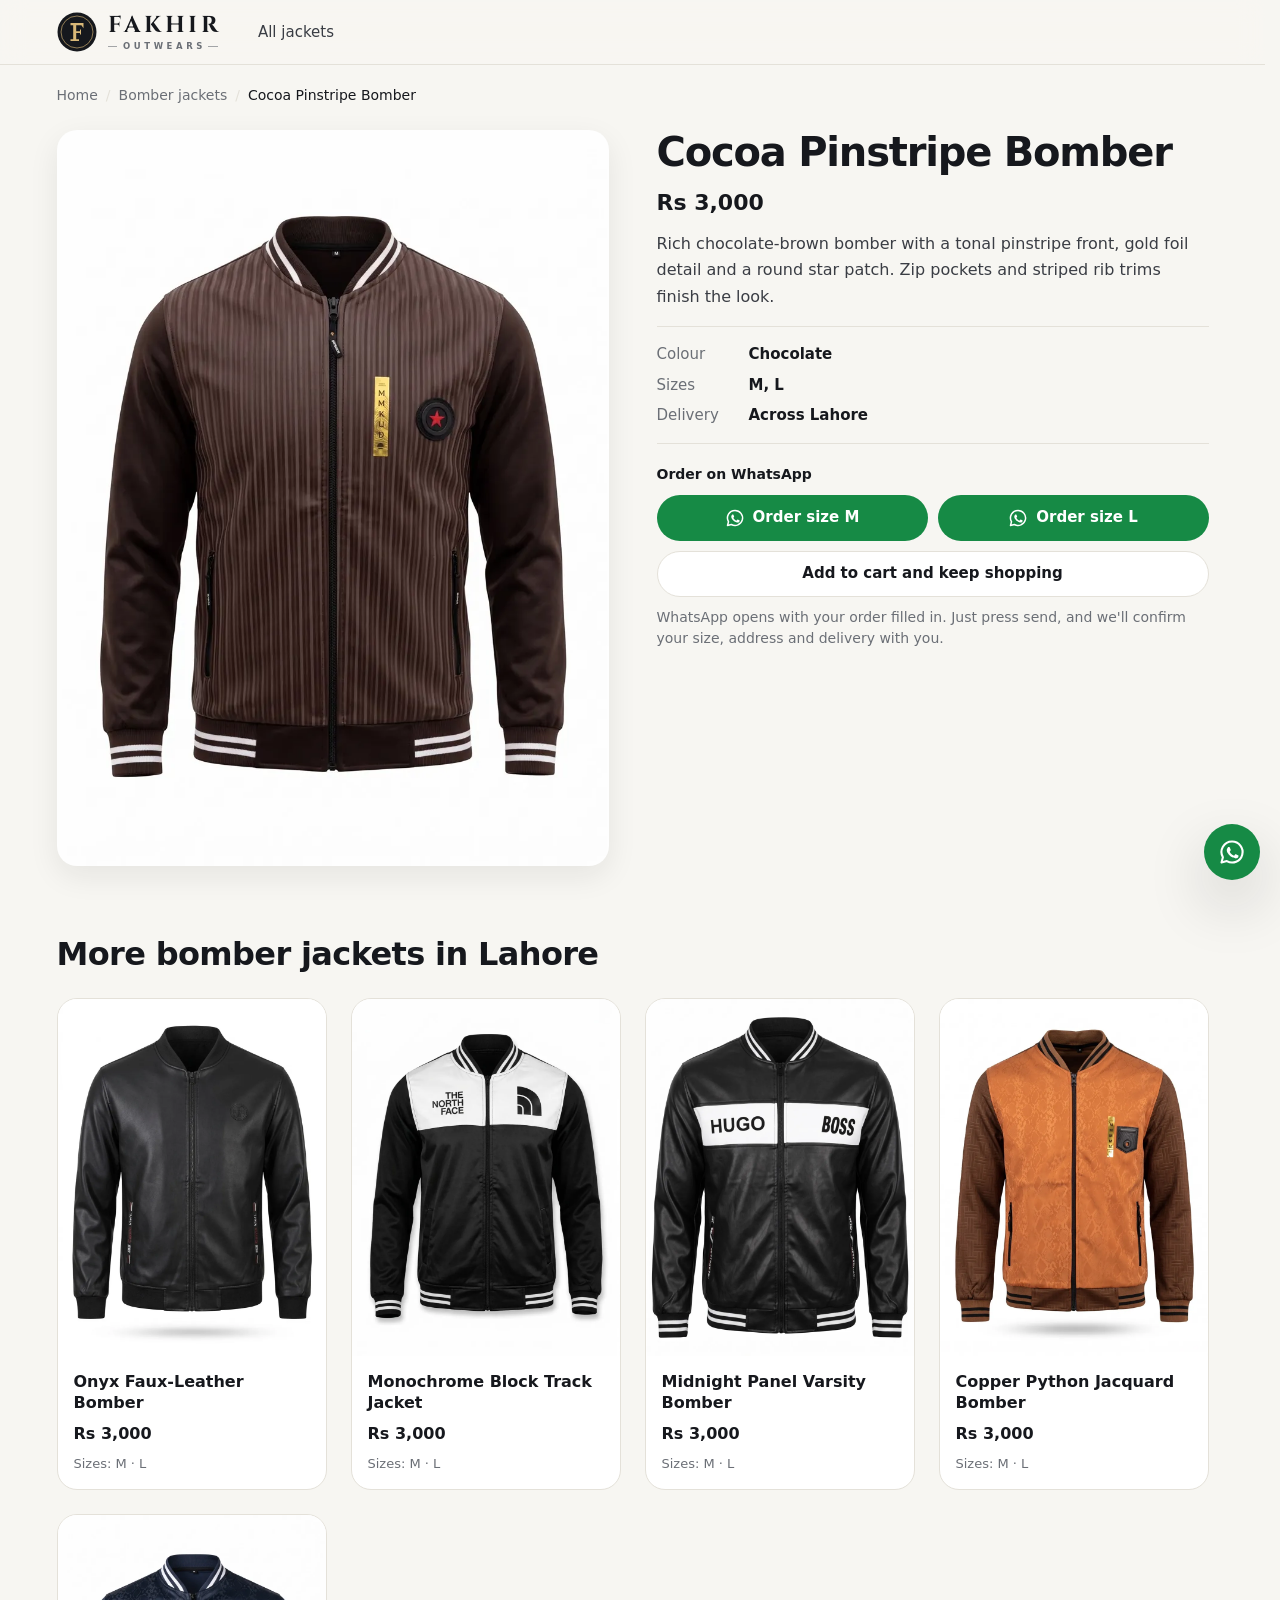
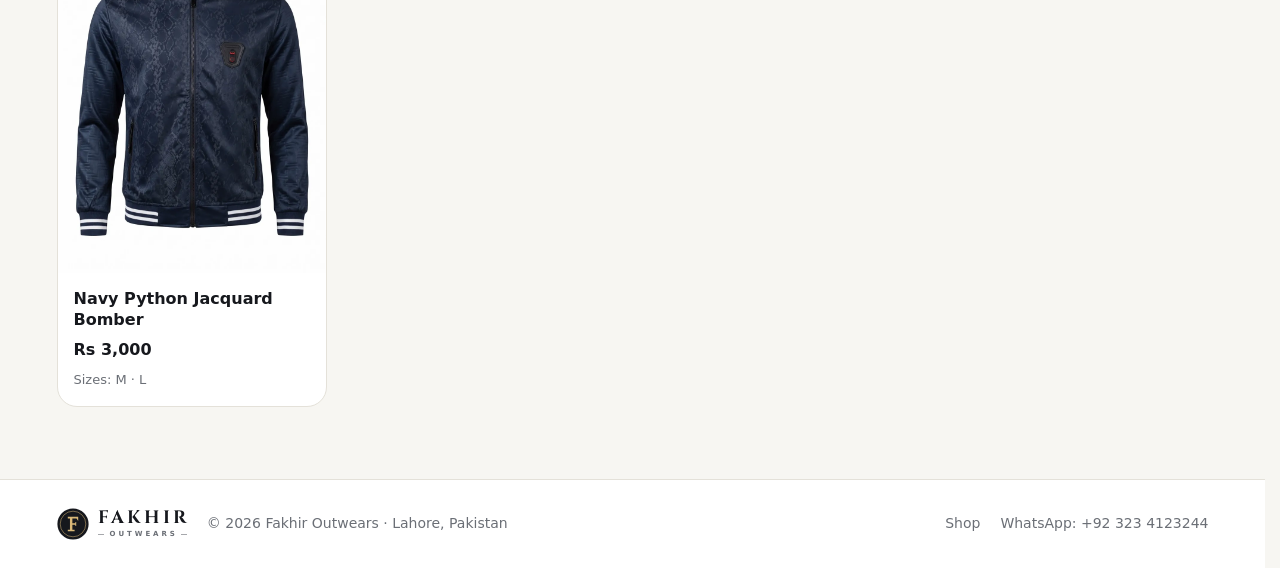
==== products/cocoa-pinstripe-bomber/index.html @ 543301e5 "Add Vercel Analytics, Lahore local SEO and product pages - Vercel Web Analytics snippet, plus a "Wha" ====
<!doctype html>
<html lang="en-PK">
<head>
  <meta charset="utf-8">
  <meta name="viewport" content="width=device-width, initial-scale=1">
  <!-- Generated by scripts/build-pages.mjs from products.js. Edit those, not this file. -->
  <title>Buy Cocoa Pinstripe Bomber in Lahore | Fakhir Outwears</title>
  <meta name="description" content="Cocoa Pinstripe Bomber for Rs 3,000, sizes M and L. Rich chocolate-brown bomber with a tonal pinstripe front, gold foil detail and a round star patch. Delivered across Lahore. Order on WhatsApp.">
  <link rel="canonical" href="https://fakhir-store.vercel.app/products/cocoa-pinstripe-bomber/">
  <link rel="icon" href="/favicon.svg" type="image/svg+xml">
  <link rel="preconnect" href="https://fonts.googleapis.com">
  <link rel="preconnect" href="https://fonts.gstatic.com" crossorigin>
  <link rel="stylesheet" href="https://fonts.googleapis.com/css2?family=Cinzel:wght@700&text=FAKHIRfakhir&display=swap">
  <link rel="stylesheet" href="/styles.css">

  <meta property="og:type" content="product">
  <meta property="og:site_name" content="Fakhir Outwears">
  <meta property="og:locale" content="en_PK">
  <meta property="og:url" content="https://fakhir-store.vercel.app/products/cocoa-pinstripe-bomber/">
  <meta property="og:title" content="Cocoa Pinstripe Bomber | Fakhir Outwears">
  <meta property="og:description" content="Rs 3,000 · Sizes M, L · Delivered across Lahore. Order on WhatsApp.">
  <meta property="og:image" content="https://fakhir-store.vercel.app/images/products/cocoa-pinstripe-bomber.jpg">
  <meta property="og:image:width" content="900">
  <meta property="og:image:height" content="1200">
  <meta property="og:image:alt" content="Cocoa Pinstripe Bomber">
  <meta property="product:price:amount" content="3000">
  <meta property="product:price:currency" content="PKR">
  <meta name="twitter:card" content="summary_large_image">

  <script type="application/ld+json">
{
  "@context": "https://schema.org",
  "@graph": [
    {
      "@type": "Product",
      "@id": "https://fakhir-store.vercel.app/products/cocoa-pinstripe-bomber/#product",
      "name": "Cocoa Pinstripe Bomber",
      "description": "Rich chocolate-brown bomber with a tonal pinstripe front, gold foil detail and a round star patch. Zip pockets and striped rib trims finish the look.",
      "image": [
        "https://fakhir-store.vercel.app/images/products/cocoa-pinstripe-bomber.webp",
        "https://fakhir-store.vercel.app/images/products/cocoa-pinstripe-bomber.jpg"
      ],
      "sku": "cocoa-pinstripe-bomber",
      "brand": {
        "@type": "Brand",
        "name": "Fakhir Outwears"
      },
      "category": "Apparel & Accessories > Clothing > Outerwear > Coats & Jackets",
      "color": "Chocolate",
      "size": [
        "M",
        "L"
      ],
      "offers": {
        "@type": "Offer",
        "url": "https://fakhir-store.vercel.app/products/cocoa-pinstripe-bomber/",
        "price": 3000,
        "priceCurrency": "PKR",
        "availability": "https://schema.org/InStock",
        "itemCondition": "https://schema.org/NewCondition",
        "areaServed": {
          "@type": "City",
          "name": "Lahore"
        },
        "seller": {
          "@type": "ClothingStore",
          "@id": "https://fakhir-store.vercel.app/#store",
          "name": "Fakhir Outwears"
        }
      }
    },
    {
      "@type": "BreadcrumbList",
      "itemListElement": [
        {
          "@type": "ListItem",
          "position": 1,
          "name": "Home",
          "item": "https://fakhir-store.vercel.app/"
        },
        {
          "@type": "ListItem",
          "position": 2,
          "name": "Bomber jackets",
          "item": "https://fakhir-store.vercel.app/#shop"
        },
        {
          "@type": "ListItem",
          "position": 3,
          "name": "Cocoa Pinstripe Bomber",
          "item": "https://fakhir-store.vercel.app/products/cocoa-pinstripe-bomber/"
        }
      ]
    }
  ]
}
  </script>

  <!-- Vercel Web Analytics -->
  <script>
    window.va = window.va || function () { (window.vaq = window.vaq || []).push(arguments); };
  </script>
  <script defer src="/_vercel/insights/script.js"></script>
</head>
<body>
  <header class="site-header">
    <div class="container header-inner">
      <a class="logo" href="/" aria-label="Fakhir Outwears home">
        <svg class="logo-mark" viewBox="0 0 40 40" aria-hidden="true"><circle cx="20" cy="20" r="19.5" fill="#16181d"/><circle cx="20" cy="20" r="16" fill="none" stroke="#d9b878" stroke-width="0.9" opacity="0.7"/><path d="M13.5 11H26.5V16.2L24.4 13.2H19.2V19.2H23V17.6H24V22.5H23V20.9H19.2V27.2H22V29H13.5V27.2H16.2V13.2H13.5Z" fill="#d9b878"/></svg>
        <span class="logo-text"><span class="logo-name">Fakhir</span><span class="logo-tag">Outwears</span></span>
      </a>
      <nav class="main-nav" aria-label="Primary">
        <a href="/#shop">All jackets</a>
      </nav>
    </div>
  </header>

  <main>
    <nav class="breadcrumbs container" aria-label="Breadcrumb">
      <ol>
        <li><a href="/">Home</a></li>
        <li><a href="/#shop">Bomber jackets</a></li>
        <li aria-current="page">Cocoa Pinstripe Bomber</li>
      </ol>
    </nav>

    <section class="pdp container">
      <div class="pdp-media">
        <img class="product-photo" src="/images/products/cocoa-pinstripe-bomber.webp" alt="Cocoa Pinstripe Bomber in Chocolate" width="900" height="1200" fetchpriority="high">
      </div>
      <div class="pdp-info">
        
        <h1>Cocoa Pinstripe Bomber</h1>
        
        <p class="price"><span class="price-now">Rs 3,000</span></p>
        <p class="pdp-desc">Rich chocolate-brown bomber with a tonal pinstripe front, gold foil detail and a round star patch. Zip pockets and striped rib trims finish the look.</p>
        <dl class="pdp-facts">
          <div><dt>Colour</dt><dd>Chocolate</dd></div>
          <div><dt>Sizes</dt><dd>M, L</dd></div>
          <div><dt>Delivery</dt><dd>Across Lahore</dd></div>
        </dl>
        <div class="pdp-order">
          <p class="option-label">Order on WhatsApp</p>
          <div class="pdp-sizes">
            <a class="btn btn-whatsapp" href="https://wa.me/923234123244?text=Hi%20Fakhir%20Outwears!%20I'd%20like%20to%20place%20an%20order%3A%0A%0A1.%20Cocoa%20Pinstripe%20Bomber%0A%20%20%20Colour%3A%20Chocolate%20%7C%20Size%3A%20M%20%7C%20Qty%3A%201%0A%20%20%20Rs%C2%A03%2C000%0A%0ATotal%3A%20Rs%C2%A03%2C000%0A%0AName%3A%0APhone%3A%0ADelivery%20address%3A" target="_blank" rel="noopener" data-order><svg class="wa-glyph" viewBox="0 0 24 24" width="20" height="20" aria-hidden="true">
  <path d="M12 3a9 9 0 0 0-7.8 13.5L3 21l4.6-1.2A9 9 0 1 0 12 3Z" fill="none" stroke="currentColor" stroke-width="1.8" stroke-linejoin="round"/>
  <path d="M9.2 7.8c-.3 0-.7.1-.9.5-.3.4-.8 1-.8 2.2s.9 2.4 1 2.6c.1.2 1.7 2.7 4.2 3.7 2.1.8 2.5.7 3 .6.5-.1 1.5-.6 1.7-1.2.2-.6.2-1.1.2-1.2-.1-.1-.2-.2-.5-.3l-1.7-.8c-.2-.1-.4-.1-.6.1l-.8 1c-.1.2-.3.2-.5.1-.3-.1-1.1-.4-2-1.3-.8-.7-1.3-1.5-1.4-1.8-.1-.2 0-.4.1-.5l.4-.5c.1-.2.2-.3.3-.5.1-.2 0-.4 0-.5l-.8-1.9c-.2-.4-.4-.4-.6-.4h-.3Z" fill="currentColor"/>
</svg>Order size M</a>
            <a class="btn btn-whatsapp" href="https://wa.me/923234123244?text=Hi%20Fakhir%20Outwears!%20I'd%20like%20to%20place%20an%20order%3A%0A%0A1.%20Cocoa%20Pinstripe%20Bomber%0A%20%20%20Colour%3A%20Chocolate%20%7C%20Size%3A%20L%20%7C%20Qty%3A%201%0A%20%20%20Rs%C2%A03%2C000%0A%0ATotal%3A%20Rs%C2%A03%2C000%0A%0AName%3A%0APhone%3A%0ADelivery%20address%3A" target="_blank" rel="noopener" data-order><svg class="wa-glyph" viewBox="0 0 24 24" width="20" height="20" aria-hidden="true">
  <path d="M12 3a9 9 0 0 0-7.8 13.5L3 21l4.6-1.2A9 9 0 1 0 12 3Z" fill="none" stroke="currentColor" stroke-width="1.8" stroke-linejoin="round"/>
  <path d="M9.2 7.8c-.3 0-.7.1-.9.5-.3.4-.8 1-.8 2.2s.9 2.4 1 2.6c.1.2 1.7 2.7 4.2 3.7 2.1.8 2.5.7 3 .6.5-.1 1.5-.6 1.7-1.2.2-.6.2-1.1.2-1.2-.1-.1-.2-.2-.5-.3l-1.7-.8c-.2-.1-.4-.1-.6.1l-.8 1c-.1.2-.3.2-.5.1-.3-.1-1.1-.4-2-1.3-.8-.7-1.3-1.5-1.4-1.8-.1-.2 0-.4.1-.5l.4-.5c.1-.2.2-.3.3-.5.1-.2 0-.4 0-.5l-.8-1.9c-.2-.4-.4-.4-.6-.4h-.3Z" fill="currentColor"/>
</svg>Order size L</a>
          </div>
          <a class="btn btn-outline btn-block" href="/#product-cocoa-pinstripe-bomber">Add to cart and keep shopping</a>
          <p class="pdp-note">WhatsApp opens with your order filled in. Just press send, and we'll confirm your size, address and delivery with you.</p>
        </div>
      </div>
    </section>

    <section class="related container" aria-labelledby="related-title">
      <h2 id="related-title">More bomber jackets in Lahore</h2>
      <div class="grid">
        <article class="card">
          <a class="card-media has-photo" href="/products/onyx-bomber/">
            
            <span class="card-art"><img class="product-photo" src="/images/products/onyx-bomber.webp" alt="Onyx Faux-Leather Bomber" width="900" height="1200" loading="lazy"></span>
          </a>
          <div class="card-body">
            <h3 class="card-title"><a class="card-link" href="/products/onyx-bomber/">Onyx Faux-Leather Bomber</a></h3>
            <p class="price"><span class="price-now">Rs 3,000</span></p>
            <p class="card-sizes">Sizes: M · L</p>
          </div>
        </article>
        <article class="card">
          <a class="card-media has-photo" href="/products/monochrome-track-bomber/">
            
            <span class="card-art"><img class="product-photo" src="/images/products/monochrome-track-bomber.webp" alt="Monochrome Block Track Jacket" width="900" height="1200" loading="lazy"></span>
          </a>
          <div class="card-body">
            <h3 class="card-title"><a class="card-link" href="/products/monochrome-track-bomber/">Monochrome Block Track Jacket</a></h3>
            <p class="price"><span class="price-now">Rs 3,000</span></p>
            <p class="card-sizes">Sizes: M · L</p>
          </div>
        </article>
        <article class="card">
          <a class="card-media has-photo" href="/products/midnight-panel-bomber/">
            
            <span class="card-art"><img class="product-photo" src="/images/products/midnight-panel-bomber.webp" alt="Midnight Panel Varsity Bomber" width="900" height="1200" loading="lazy"></span>
          </a>
          <div class="card-body">
            <h3 class="card-title"><a class="card-link" href="/products/midnight-panel-bomber/">Midnight Panel Varsity Bomber</a></h3>
            <p class="price"><span class="price-now">Rs 3,000</span></p>
            <p class="card-sizes">Sizes: M · L</p>
          </div>
        </article>
        <article class="card">
          <a class="card-media has-photo" href="/products/copper-python-bomber/">
            
            <span class="card-art"><img class="product-photo" src="/images/products/copper-python-bomber.webp" alt="Copper Python Jacquard Bomber" width="900" height="1200" loading="lazy"></span>
          </a>
          <div class="card-body">
            <h3 class="card-title"><a class="card-link" href="/products/copper-python-bomber/">Copper Python Jacquard Bomber</a></h3>
            <p class="price"><span class="price-now">Rs 3,000</span></p>
            <p class="card-sizes">Sizes: M · L</p>
          </div>
        </article>
        <article class="card">
          <a class="card-media has-photo" href="/products/navy-python-bomber/">
            
            <span class="card-art"><img class="product-photo" src="/images/products/navy-python-bomber.webp" alt="Navy Python Jacquard Bomber" width="900" height="1200" loading="lazy"></span>
          </a>
          <div class="card-body">
            <h3 class="card-title"><a class="card-link" href="/products/navy-python-bomber/">Navy Python Jacquard Bomber</a></h3>
            <p class="price"><span class="price-now">Rs 3,000</span></p>
            <p class="card-sizes">Sizes: M · L</p>
          </div>
        </article>
      </div>
    </section>
  </main>

  <footer class="site-footer">
    <div class="container footer-inner">
      <div class="footer-brand">
        <a class="logo logo-sm" href="/" aria-label="Fakhir Outwears home">
        <svg class="logo-mark" viewBox="0 0 40 40" aria-hidden="true"><circle cx="20" cy="20" r="19.5" fill="#16181d"/><circle cx="20" cy="20" r="16" fill="none" stroke="#d9b878" stroke-width="0.9" opacity="0.7"/><path d="M13.5 11H26.5V16.2L24.4 13.2H19.2V19.2H23V17.6H24V22.5H23V20.9H19.2V27.2H22V29H13.5V27.2H16.2V13.2H13.5Z" fill="#d9b878"/></svg>
        <span class="logo-text"><span class="logo-name">Fakhir</span><span class="logo-tag">Outwears</span></span>
      </a>
        <p>&copy; 2026 Fakhir Outwears · Lahore, Pakistan</p>
      </div>
      <nav aria-label="Footer">
        <a href="/#shop">Shop</a>
        <a href="https://wa.me/923234123244" target="_blank" rel="noopener">WhatsApp: +92 323 4123244</a>
      </nav>
    </div>
  </footer>

  <a class="wa-float" href="https://wa.me/923234123244?text=Hi%20Fakhir%20Outwears!%20I%20have%20a%20question%20about%20your%20jackets." target="_blank" rel="noopener" aria-label="Chat with us on WhatsApp"><svg class="wa-glyph" viewBox="0 0 24 24" width="20" height="20" aria-hidden="true">
  <path d="M12 3a9 9 0 0 0-7.8 13.5L3 21l4.6-1.2A9 9 0 1 0 12 3Z" fill="none" stroke="currentColor" stroke-width="1.8" stroke-linejoin="round"/>
  <path d="M9.2 7.8c-.3 0-.7.1-.9.5-.3.4-.8 1-.8 2.2s.9 2.4 1 2.6c.1.2 1.7 2.7 4.2 3.7 2.1.8 2.5.7 3 .6.5-.1 1.5-.6 1.7-1.2.2-.6.2-1.1.2-1.2-.1-.1-.2-.2-.5-.3l-1.7-.8c-.2-.1-.4-.1-.6.1l-.8 1c-.1.2-.3.2-.5.1-.3-.1-1.1-.4-2-1.3-.8-.7-1.3-1.5-1.4-1.8-.1-.2 0-.4.1-.5l.4-.5c.1-.2.2-.3.3-.5.1-.2 0-.4 0-.5l-.8-1.9c-.2-.4-.4-.4-.6-.4h-.3Z" fill="currentColor"/>
</svg></a>

  <script>
    // Vercel Analytics custom event, matching the one app.js sends for cart orders.
    document.querySelectorAll("[data-order]").forEach((link) => {
      link.addEventListener("click", () => {
        window.va?.("event", { name: "WhatsApp order", data: { items: 1, total: 3000 } });
      });
    });
  </script>
</body>
</html>
---- styles.css ----
/* Fakhir storefront — light theme, responsive down to 360px. */

:root {
  --bg: #f7f6f2;
  --surface: #ffffff;
  --tint: #efede7;
  --art-bg: linear-gradient(160deg, #f4f2ec, #e8e5dc);
  --ink: #16181d;
  --ink-soft: #3a3d44;
  --muted: #6b6f76;
  --line: #e4e1d9;
  --accent: #d2552d;
  --accent-soft: #f6e3d8;
  --sale: #c0392b;
  --star: #f2a516;
  --success: #2f8a57;
  --whatsapp: #168a45;
  --whatsapp-hover: #11703a;
  --radius: 14px;
  --radius-lg: 20px;
  --shadow: 0 10px 30px rgba(22, 24, 29, 0.08);
  --shadow-lg: 0 24px 60px rgba(22, 24, 29, 0.18);
  --header-h: 64px;
  --font: ui-sans-serif, system-ui, -apple-system, "Segoe UI", Roboto, "Helvetica Neue", Arial, sans-serif;
}

/* ---------- Base ---------- */

*,
*::before,
*::after {
  box-sizing: border-box;
}

[hidden] {
  display: none !important;
}

html {
  scrollbar-gutter: stable;
  -webkit-text-size-adjust: 100%;
}

@media (prefers-reduced-motion: no-preference) {
  html {
    scroll-behavior: smooth;
  }
}

body {
  margin: 0;
  font-family: var(--font);
  font-size: 16px;
  line-height: 1.5;
  color: var(--ink);
  background: var(--bg);
  overflow-x: clip;
  -webkit-font-smoothing: antialiased;
}

body.no-scroll {
  overflow: hidden;
}

svg {
  display: block;
  max-width: 100%;
}

a {
  color: inherit;
  text-decoration: none;
}

button,
input,
select {
  font: inherit;
  color: inherit;
}

button {
  cursor: pointer;
}

:focus-visible {
  outline: 2px solid var(--accent);
  outline-offset: 2px;
}

.sr-only {
  position: absolute;
  width: 1px;
  height: 1px;
  padding: 0;
  margin: -1px;
  overflow: hidden;
  clip: rect(0, 0, 0, 0);
  white-space: nowrap;
  border: 0;
}

.container {
  width: 100%;
  max-width: 1200px;
  margin-inline: auto;
  padding-inline: 24px;
}

/* ---------- Buttons ---------- */

.btn {
  display: inline-flex;
  align-items: center;
  justify-content: center;
  gap: 8px;
  min-height: 46px;
  padding: 0 22px;
  border: 1.5px solid transparent;
  border-radius: 999px;
  font-size: 15px;
  font-weight: 600;
  line-height: 1;
  white-space: nowrap;
  transition: background-color 0.2s, color 0.2s, border-color 0.2s, transform 0.2s;
}

.btn:active:not(:disabled) {
  transform: translateY(1px);
}

.btn:disabled {
  opacity: 0.45;
  cursor: not-allowed;
}

.btn-primary {
  background: var(--ink);
  color: #fff;
}

.btn-primary:hover:not(:disabled) {
  background: var(--accent);
}

.btn-ghost {
  border-color: var(--ink);
  background: transparent;
}

.btn-ghost:hover {
  background: var(--ink);
  color: #fff;
}

.btn-outline {
  border-color: var(--line);
  background: var(--surface);
}

.btn-outline:hover {
  border-color: var(--ink);
  background: var(--ink);
  color: #fff;
}

.btn-whatsapp {
  background: var(--whatsapp);
  color: #fff;
}

.btn-whatsapp:hover:not(:disabled) {
  background: var(--whatsapp-hover);
}

.wa-glyph {
  flex: none;
}

.btn-sm {
  min-height: 40px;
  padding: 0 16px;
  font-size: 14px;
}

.btn-block {
  width: 100%;
}

.icon-btn {
  display: inline-grid;
  place-items: center;
  width: 40px;
  height: 40px;
  padding: 0;
  border: 0;
  border-radius: 50%;
  background: transparent;
  font-size: 28px;
  line-height: 1;
  color: var(--ink);
  transition: background-color 0.2s;
}

.icon-btn:hover {
  background: var(--tint);
}

/* ---------- Header ---------- */

.site-header {
  position: sticky;
  top: 0;
  z-index: 40;
  background: rgba(247, 246, 242, 0.88);
  -webkit-backdrop-filter: saturate(180%) blur(12px);
  backdrop-filter: saturate(180%) blur(12px);
  border-bottom: 1px solid var(--line);
}

.header-inner {
  display: flex;
  align-items: center;
  gap: 40px;
  min-height: var(--header-h);
}

/* Wordmark: the "F" seal, FAKHIR in Cinzel, OUTWEARS tracked out to the same width beneath. */
.logo {
  display: inline-flex;
  align-items: center;
  gap: 11px;
  color: var(--ink);
}

.logo-mark {
  flex: none;
  width: 40px;
  height: 40px;
  transition: transform 0.4s ease;
}

.logo:hover .logo-mark {
  transform: rotate(-8deg);
}

.logo-text {
  display: flex;
  flex-direction: column;
  align-items: center;
  line-height: 1;
}

.logo-name {
  margin-right: -0.16em; /* cancel the trailing letter-spacing so the word stays centred */
  font-family: "Cinzel", "Trajan Pro", Georgia, "Times New Roman", serif;
  font-size: 23px;
  font-weight: 700;
  letter-spacing: 0.16em;
  text-transform: uppercase;
}

.logo-tag {
  display: flex;
  align-self: stretch;
  align-items: center;
  gap: 6px;
  margin-top: 5px;
  font-size: 8.5px;
  font-weight: 600;
  letter-spacing: 0.42em;
  text-transform: uppercase;
  color: var(--muted);
}

/* Fine rules either side of OUTWEARS, stretching it to FAKHIR's width. */
.logo-tag::before,
.logo-tag::after {
  content: "";
  flex: 1;
  min-width: 6px;
  height: 1px;
  background: currentColor;
  opacity: 0.6;
}

.logo-tag::after {
  margin-left: -0.42em; /* cancel the trailing letter-spacing so both gaps match */
}

.logo-sm {
  gap: 9px;
}

.logo-sm .logo-mark {
  width: 32px;
  height: 32px;
}

.logo-sm .logo-name {
  font-size: 18px;
}

.logo-sm .logo-tag {
  margin-top: 4px;
  font-size: 7px;
}

.main-nav {
  display: flex;
  gap: 28px;
}

.main-nav a {
  position: relative;
  padding: 6px 0;
  font-size: 15px;
  font-weight: 500;
  color: var(--ink-soft);
  transition: color 0.2s;
}

.main-nav a::after {
  content: "";
  position: absolute;
  left: 0;
  right: 0;
  bottom: 0;
  height: 2px;
  background: var(--accent);
  transform: scaleX(0);
  transition: transform 0.2s;
}

.main-nav a:hover,
.main-nav a.is-active {
  color: var(--ink);
}

.main-nav a:hover::after,
.main-nav a.is-active::after {
  transform: scaleX(1);
}

.cart-button {
  position: relative;
  display: inline-grid;
  place-items: center;
  width: 44px;
  height: 44px;
  margin-left: auto;
  padding: 0;
  border: 1px solid var(--line);
  border-radius: 50%;
  background: var(--surface);
  transition: border-color 0.2s;
}

.cart-button:hover {
  border-color: var(--ink);
}

.cart-count {
  position: absolute;
  top: -4px;
  right: -4px;
  min-width: 20px;
  height: 20px;
  padding: 0 5px;
  border-radius: 999px;
  background: var(--accent);
  color: #fff;
  font-size: 11px;
  font-weight: 700;
  line-height: 20px;
  text-align: center;
  box-shadow: 0 0 0 2px var(--bg);
}

.cart-count.bump {
  animation: bump 0.4s ease;
}

@keyframes bump {
  40% {
    transform: scale(1.35);
  }
}

/* ---------- Hero ---------- */

.hero {
  background:
    radial-gradient(circle at 85% 15%, var(--accent-soft), transparent 55%),
    linear-gradient(180deg, var(--bg), #f0eee8);
  overflow: hidden;
}

.hero-inner {
  display: grid;
  grid-template-columns: 1.05fr 1fr;
  align-items: center;
  gap: 40px;
  padding-block: 72px;
}

.hero-copy {
  min-width: 0;
}

.eyebrow {
  margin: 0 0 14px;
  font-size: 13px;
  font-weight: 700;
  letter-spacing: 0.14em;
  text-transform: uppercase;
  color: var(--accent);
}

.hero h1 {
  margin: 0;
  font-size: clamp(2.25rem, 5.2vw, 4rem);
  font-weight: 800;
  line-height: 1.04;
  letter-spacing: -0.035em;
}

.hero-sub {
  max-width: 34em;
  margin: 18px 0 0;
  font-size: 18px;
  color: var(--muted);
}

.hero-actions {
  display: flex;
  flex-wrap: wrap;
  gap: 12px;
  margin-top: 28px;
}

.hero-art {
  justify-self: center;
  width: 100%;
  max-width: 520px;
}

.hero-art svg {
  width: 100%;
  height: auto;
}

/* Two product photos, the second set lower for a staggered look. */
.hero-photos {
  display: grid;
  grid-template-columns: 1fr 1fr;
  gap: 16px;
  padding-bottom: 40px;
}

.hero-photos .product-photo {
  width: 100%;
  height: auto;
  border-radius: var(--radius-lg);
  background: #fff;
  box-shadow: var(--shadow);
}

.hero-photos .product-photo:nth-child(2) {
  transform: translateY(40px);
}

/* ---------- Perks ---------- */

.perks {
  display: grid;
  grid-template-columns: repeat(3, 1fr);
  gap: 16px;
  margin-block: 40px 0;
}

.perk {
  position: relative;
  display: flex;
  flex-direction: column;
  gap: 2px;
  padding: 18px 20px 18px 60px;
  background: var(--surface);
  border: 1px solid var(--line);
  border-radius: var(--radius);
}

.perk::before {
  content: "✓";
  position: absolute;
  top: 50%;
  left: 20px;
  display: grid;
  place-items: center;
  width: 28px;
  height: 28px;
  border-radius: 50%;
  background: var(--accent-soft);
  color: var(--accent);
  font-size: 14px;
  font-weight: 800;
  transform: translateY(-50%);
}

.perk strong {
  font-size: 15px;
}

.perk span {
  font-size: 14px;
  color: var(--muted);
}

/* ---------- Shop ---------- */

.shop {
  padding-block: 48px 72px;
  scroll-margin-top: calc(var(--header-h) + 8px);
}

.shop-head {
  display: flex;
  flex-wrap: wrap;
  align-items: baseline;
  justify-content: space-between;
  gap: 4px 12px;
  margin-bottom: 20px;
}

.shop-head h2 {
  margin: 0;
  font-size: clamp(1.5rem, 3vw, 2rem);
  letter-spacing: -0.02em;
}

.result-count {
  margin: 0;
  font-size: 14px;
  color: var(--muted);
}

.toolbar {
  display: flex;
  flex-wrap: wrap;
  align-items: center;
  justify-content: space-between;
  gap: 12px 16px;
  margin-bottom: 24px;
}

.chips {
  display: flex;
  flex-wrap: wrap;
  gap: 8px;
}

.chip {
  min-height: 38px;
  padding: 0 16px;
  border: 1px solid var(--line);
  border-radius: 999px;
  background: var(--surface);
  font-size: 14px;
  font-weight: 500;
  color: var(--ink-soft);
  transition: background-color 0.2s, border-color 0.2s, color 0.2s;
}

.chip:hover {
  border-color: var(--ink);
  color: var(--ink);
}

.chip.is-active {
  background: var(--ink);
  border-color: var(--ink);
  color: #fff;
}

.toolbar-right {
  display: flex;
  gap: 10px;
}

.search,
.sort {
  display: block;
}

.search input,
.sort select {
  height: 40px;
  border: 1px solid var(--line);
  border-radius: 999px;
  background-color: var(--surface);
  background-repeat: no-repeat;
  font-size: 14px;
  -webkit-appearance: none;
  appearance: none;
  transition: border-color 0.2s;
}

.search input:focus,
.sort select:focus {
  border-color: var(--ink);
}

.search input {
  width: 220px;
  padding: 0 16px 0 38px;
  background-image: url("data:image/svg+xml,%3Csvg xmlns='http://www.w3.org/2000/svg' viewBox='0 0 24 24' fill='none' stroke='%236b6f76' stroke-width='2' stroke-linecap='round'%3E%3Ccircle cx='11' cy='11' r='7'/%3E%3Cpath d='m20 20-3.5-3.5'/%3E%3C/svg%3E");
  background-position: 14px center;
  background-size: 16px;
}

.sort select {
  padding: 0 38px 0 16px;
  background-image: url("data:image/svg+xml,%3Csvg xmlns='http://www.w3.org/2000/svg' viewBox='0 0 24 24' fill='none' stroke='%2316181d' stroke-width='2.2' stroke-linecap='round' stroke-linejoin='round'%3E%3Cpath d='m6 9 6 6 6-6'/%3E%3C/svg%3E");
  background-position: right 14px center;
  background-size: 14px;
  cursor: pointer;
}

.grid {
  display: grid;
  grid-template-columns: repeat(auto-fill, minmax(min(100%, 250px), 1fr));
  gap: 24px;
}

.empty {
  margin: 0;
  padding: 48px 16px;
  border: 1px dashed var(--line);
  border-radius: var(--radius-lg);
  text-align: center;
  color: var(--muted);
}

/* ---------- Product card ---------- */

.card {
  display: flex;
  flex-direction: column;
  min-width: 0;
  background: var(--surface);
  border: 1px solid var(--line);
  border-radius: var(--radius-lg);
  overflow: hidden;
  transition: box-shadow 0.25s, transform 0.25s;
}

.card:hover {
  box-shadow: var(--shadow);
  transform: translateY(-2px);
}

.card-media {
  position: relative;
  display: grid;
  place-items: center;
  width: 100%;
  aspect-ratio: 1 / 1;
  padding: 12%;
  border: 0;
  background: var(--art-bg);
}

.card-art {
  display: block;
  width: 100%;
}

.garment {
  width: 100%;
  height: auto;
  transition: transform 0.35s ease;
}

.card-media:hover .garment {
  transform: scale(1.05) rotate(-1deg);
}

/* Product photos fill the frame edge to edge on white, matching the shots. */
.product-photo {
  display: block;
  width: 100%;
  height: 100%;
  object-fit: cover;
  transition: transform 0.35s ease;
}

.card-media.has-photo {
  aspect-ratio: 3 / 4;
  padding: 0;
  background: #fff;
  overflow: hidden;
}

.card-media.has-photo .card-art {
  height: 100%;
}

.card-media:hover .product-photo {
  transform: scale(1.04);
}

.card-sizes {
  margin: 0;
  font-size: 13px;
  color: var(--muted);
}

.badge {
  display: inline-block;
  padding: 4px 10px;
  border-radius: 999px;
  background: var(--ink);
  color: #fff;
  font-size: 11px;
  font-weight: 700;
  letter-spacing: 0.06em;
  line-height: 1.4;
  text-transform: uppercase;
}

.badge-sale {
  background: var(--sale);
}

.badge-new {
  background: var(--accent);
}

.badge-bestseller {
  background: var(--ink);
}

.card-media .badge {
  position: absolute;
  top: 12px;
  left: 12px;
  z-index: 1;
}

.card-body {
  display: flex;
  flex: 1;
  flex-direction: column;
  gap: 8px;
  padding: 16px;
}

.card-title {
  margin: 0;
  font-size: 16px;
  font-weight: 600;
  line-height: 1.3;
}

.card-link {
  padding: 0;
  border: 0;
  background: none;
  font: inherit;
  text-align: left;
  transition: color 0.2s;
}

.card-link:hover {
  color: var(--accent);
}

.card-body .btn {
  margin-top: auto;
}

.price {
  display: flex;
  flex-wrap: wrap;
  align-items: baseline;
  gap: 2px 8px;
  margin: 0;
  font-weight: 700;
}

.price.is-sale .price-now {
  color: var(--sale);
}

.price-was {
  font-size: 0.875em;
  font-weight: 500;
  color: var(--muted);
}

.rating {
  display: flex;
  align-items: center;
  gap: 6px;
  font-size: 13px;
  color: var(--muted);
}

.stars {
  --percent: calc(var(--rating) / 5 * 100%);
  font-size: 14px;
  letter-spacing: 1px;
  line-height: 1;
}

.stars::before {
  content: "★★★★★";
  background: linear-gradient(90deg, var(--star) var(--percent), #d9d5cc var(--percent));
  -webkit-background-clip: text;
  background-clip: text;
  color: transparent;
}

.rating-value {
  font-weight: 600;
  color: var(--ink);
}

.swatches {
  display: flex;
  flex-wrap: wrap;
  gap: 8px;
  padding: 2px;
}

.swatch {
  width: 22px;
  height: 22px;
  padding: 0;
  border: 2px solid var(--surface);
  border-radius: 50%;
  background: var(--swatch);
  box-shadow: 0 0 0 1px rgba(0, 0, 0, 0.18);
  transition: box-shadow 0.15s, transform 0.15s;
}

.swatch:hover {
  transform: scale(1.1);
}

.swatch.is-active {
  box-shadow: 0 0 0 2px var(--ink);
}

.swatches-lg {
  gap: 10px;
}

.swatches-lg .swatch {
  width: 32px;
  height: 32px;
}

/* ---------- Lahore intro ---------- */

.local {
  padding-block: 0 64px;
}

.local h2 {
  margin: 0 0 16px;
  font-size: clamp(1.5rem, 3vw, 2rem);
  letter-spacing: -0.02em;
}

.local-grid {
  display: grid;
  grid-template-columns: repeat(auto-fit, minmax(min(100%, 320px), 1fr));
  gap: 12px 48px;
}

.local-grid p {
  margin: 0;
  color: var(--ink-soft);
  line-height: 1.65;
}

/* ---------- Product page ---------- */

.breadcrumbs ol {
  display: flex;
  flex-wrap: wrap;
  gap: 4px 8px;
  margin: 0;
  padding: 20px 0 0;
  list-style: none;
  font-size: 14px;
  color: var(--muted);
}

.breadcrumbs li + li::before {
  content: "/";
  margin-right: 8px;
  color: var(--line);
}

.breadcrumbs a:hover {
  color: var(--ink);
}

.breadcrumbs [aria-current] {
  color: var(--ink);
}

.pdp {
  display: grid;
  grid-template-columns: minmax(0, 1fr) minmax(0, 1fr);
  align-items: start;
  gap: 48px;
  padding-block: 24px 64px;
}

.pdp-media .product-photo {
  height: auto;
  border-radius: var(--radius-lg);
  background: #fff;
  box-shadow: var(--shadow);
}

.pdp-info {
  display: flex;
  flex-direction: column;
  align-items: flex-start;
  gap: 12px;
}

.pdp-info h1 {
  margin: 0;
  font-size: clamp(1.75rem, 3.5vw, 2.5rem);
  line-height: 1.1;
  letter-spacing: -0.03em;
}

.pdp-info .price {
  font-size: 22px;
}

.pdp-desc {
  margin: 0;
  color: var(--ink-soft);
  line-height: 1.65;
}

.pdp-facts {
  display: grid;
  gap: 8px;
  width: 100%;
  margin: 4px 0 0;
  padding: 16px 0;
  border-block: 1px solid var(--line);
  font-size: 15px;
}

.pdp-facts div {
  display: flex;
  gap: 12px;
}

.pdp-facts dt {
  min-width: 80px;
  color: var(--muted);
}

.pdp-facts dd {
  margin: 0;
  font-weight: 600;
}

.pdp-order {
  display: grid;
  gap: 10px;
  width: 100%;
  margin-top: 8px;
}

.pdp-sizes {
  display: grid;
  grid-template-columns: repeat(auto-fit, minmax(150px, 1fr));
  gap: 10px;
}

.pdp-note {
  margin: 0;
  font-size: 14px;
  color: var(--muted);
}

.related {
  padding-block: 0 72px;
}

.related h2 {
  margin: 0 0 20px;
  font-size: clamp(1.5rem, 3vw, 2rem);
  letter-spacing: -0.02em;
}

@media (max-width: 820px) {
  .pdp {
    grid-template-columns: 1fr;
    gap: 24px;
  }

  .pdp-media {
    max-width: 480px;
  }
}

/* ---------- WhatsApp call-to-action band ---------- */

.cta-band {
  background: var(--accent-soft);
}

.cta-band-inner {
  display: flex;
  flex-wrap: wrap;
  align-items: center;
  justify-content: space-between;
  gap: 24px 48px;
  padding-block: 56px;
}

.cta-band h2 {
  margin: 0 0 6px;
  font-size: clamp(1.5rem, 3vw, 2rem);
  letter-spacing: -0.02em;
}

.cta-band p {
  margin: 0;
  color: var(--ink-soft);
}

/* ---------- Footer ---------- */

.site-footer {
  background: var(--surface);
  border-top: 1px solid var(--line);
}

.footer-inner {
  display: flex;
  flex-wrap: wrap;
  align-items: center;
  justify-content: space-between;
  gap: 12px 24px;
  padding-block: 28px;
  font-size: 14px;
  color: var(--muted);
}

.footer-inner p {
  margin: 0;
}

.footer-brand {
  display: flex;
  flex-wrap: wrap;
  align-items: center;
  gap: 10px 20px;
}

.footer-inner nav {
  display: flex;
  flex-wrap: wrap;
  gap: 8px 20px;
}

.footer-inner a:hover {
  color: var(--ink);
}

/* ---------- Product modal ---------- */

.product-modal {
  width: min(920px, calc(100% - 32px));
  max-width: none;
  max-height: calc(100vh - 32px);
  max-height: calc(100dvh - 32px);
  padding: 0;
  border: 0;
  border-radius: var(--radius-lg);
  background: var(--surface);
  color: var(--ink);
  box-shadow: var(--shadow-lg);
  overflow: auto;
  overscroll-behavior: contain;
}

.product-modal[open] {
  animation: modal-in 0.25s ease;
}

.product-modal::backdrop {
  background: rgba(22, 24, 29, 0.5);
  -webkit-backdrop-filter: blur(3px);
  backdrop-filter: blur(3px);
}

@keyframes modal-in {
  from {
    opacity: 0;
    transform: translateY(12px) scale(0.98);
  }
}

.modal-close {
  position: absolute;
  top: 12px;
  right: 12px;
  z-index: 2;
  background: rgba(255, 255, 255, 0.85);
}

.modal-body {
  display: grid;
  grid-template-columns: 1fr 1fr;
}

.modal-art {
  display: grid;
  place-items: center;
  padding: 48px;
  background: var(--art-bg);
}

.modal-art .garment {
  max-width: 360px;
}

.modal-art.has-photo {
  padding: 0;
  background: #fff;
}

.modal-art .product-photo {
  max-height: calc(100dvh - 32px);
  object-fit: contain;
}

.modal-info {
  display: flex;
  flex-direction: column;
  gap: 12px;
  min-width: 0;
  padding: 40px 36px 32px;
}

.modal-info .badge {
  align-self: flex-start;
}

.modal-title {
  margin: 0;
  padding-right: 32px;
  font-size: clamp(1.5rem, 3vw, 1.9rem);
  line-height: 1.15;
  letter-spacing: -0.02em;
}

.modal-info .price {
  font-size: 20px;
}

.modal-desc {
  margin: 0;
  color: var(--ink-soft);
}

.modal-details {
  align-self: flex-start;
  font-size: 14px;
  font-weight: 600;
  text-decoration: underline;
  text-underline-offset: 3px;
}

.modal-details:hover {
  color: var(--accent);
}

.option-group {
  display: flex;
  flex-direction: column;
  gap: 10px;
  margin-top: 6px;
}

.option-label {
  margin: 0;
  font-size: 14px;
  font-weight: 600;
}

.option-color {
  font-weight: 400;
  color: var(--muted);
}

.sizes {
  display: flex;
  flex-wrap: wrap;
  gap: 8px;
}

.size-btn {
  min-width: 48px;
  height: 42px;
  padding: 0 12px;
  border: 1px solid var(--line);
  border-radius: 10px;
  background: var(--surface);
  font-size: 14px;
  font-weight: 600;
  transition: background-color 0.2s, border-color 0.2s, color 0.2s;
}

.size-btn:hover {
  border-color: var(--ink);
}

.size-btn.is-active {
  background: var(--ink);
  border-color: var(--ink);
  color: #fff;
}

.modal-actions {
  display: flex;
  flex-wrap: wrap;
  gap: 12px;
  margin-top: 12px;
}

.modal-actions .btn {
  flex: 1 1 180px;
}

/* Quantity stepper, shared by the modal and cart lines. */
.qty {
  display: inline-flex;
  align-items: center;
  border: 1px solid var(--line);
  border-radius: 999px;
  background: var(--surface);
}

.qty button {
  width: 40px;
  height: 44px;
  padding: 0;
  border: 0;
  border-radius: 999px;
  background: none;
  font-size: 18px;
  line-height: 1;
}

.qty button:hover:not(:disabled) {
  background: var(--tint);
}

.qty button:disabled {
  opacity: 0.35;
  cursor: not-allowed;
}

.qty-value {
  min-width: 28px;
  font-weight: 600;
  font-variant-numeric: tabular-nums;
  text-align: center;
}

.qty-sm button {
  width: 32px;
  height: 32px;
  font-size: 16px;
}

.qty-sm .qty-value {
  min-width: 22px;
  font-size: 14px;
}

/* ---------- Cart drawer ---------- */

.drawer-backdrop {
  position: fixed;
  inset: 0;
  z-index: 50;
  background: rgba(22, 24, 29, 0.45);
  opacity: 0;
  transition: opacity 0.3s ease;
}

.drawer-backdrop.is-open {
  opacity: 1;
}

.cart-drawer {
  position: fixed;
  top: 0;
  right: 0;
  bottom: 0;
  z-index: 60;
  display: flex;
  flex-direction: column;
  width: min(420px, 100%);
  background: var(--surface);
  box-shadow: var(--shadow-lg);
  transform: translateX(100%);
  visibility: hidden;
  transition: transform 0.3s ease, visibility 0s linear 0.3s;
}

.cart-drawer.is-open {
  transform: none;
  visibility: visible;
  transition: transform 0.3s ease;
}

.drawer-head {
  display: flex;
  align-items: center;
  justify-content: space-between;
  padding: 14px 14px 14px 24px;
  border-bottom: 1px solid var(--line);
}

.drawer-head h2 {
  margin: 0;
  font-size: 20px;
}

.cart-items {
  flex: 1;
  margin: 0;
  padding: 0 24px;
  list-style: none;
  overflow-y: auto;
  overscroll-behavior: contain;
}

.cart-item {
  display: grid;
  grid-template-columns: 76px minmax(0, 1fr) auto;
  align-items: start;
  gap: 14px;
  padding: 18px 0;
  border-bottom: 1px solid var(--line);
}

.cart-item:last-child {
  border-bottom: 0;
}

.cart-thumb {
  padding: 8px;
  border-radius: 12px;
  background: var(--art-bg);
}

.cart-thumb.has-photo {
  padding: 0;
  background: #fff;
  border: 1px solid var(--line);
  overflow: hidden;
}

.cart-thumb .product-photo {
  aspect-ratio: 3 / 4;
  height: auto;
}

.checkout-note {
  margin: 10px 0 0;
  font-size: 13px;
  text-align: center;
  color: var(--muted);
}

/* ---------- Floating WhatsApp button ---------- */

.wa-float {
  position: fixed;
  right: 20px;
  bottom: 20px;
  z-index: 30;
  display: grid;
  place-items: center;
  width: 56px;
  height: 56px;
  border-radius: 50%;
  background: var(--whatsapp);
  color: #fff;
  box-shadow: var(--shadow-lg);
  transition: background-color 0.2s, transform 0.2s;
}

.wa-float:hover {
  background: var(--whatsapp-hover);
  transform: scale(1.06);
}

.wa-float .wa-glyph {
  width: 28px;
  height: 28px;
}

.cart-info {
  display: flex;
  flex-direction: column;
  gap: 4px;
  min-width: 0;
}

.cart-name {
  margin: 0;
  font-size: 15px;
  font-weight: 600;
  line-height: 1.3;
}

.cart-meta {
  margin: 0 0 6px;
  font-size: 13px;
  color: var(--muted);
}

.cart-info .qty {
  align-self: flex-start;
}

.cart-side {
  display: flex;
  flex-direction: column;
  align-items: flex-end;
  gap: 8px;
}

.cart-line-total {
  font-weight: 700;
}

.link-btn {
  padding: 0;
  border: 0;
  background: none;
  font-size: 13px;
  color: var(--muted);
  text-decoration: underline;
  text-underline-offset: 3px;
}

.link-btn:hover {
  color: var(--sale);
}

.cart-empty {
  padding: 48px 0;
  text-align: center;
  color: var(--muted);
}

.drawer-foot {
  padding: 20px 24px 24px;
  border-top: 1px solid var(--line);
}

.subtotal {
  display: flex;
  align-items: baseline;
  justify-content: space-between;
  margin-bottom: 16px;
}

.subtotal strong {
  font-size: 20px;
}

/* ---------- Toast ---------- */

.toast {
  position: fixed;
  left: 50%;
  bottom: 24px;
  z-index: 100;
  width: max-content;
  max-width: calc(100% - 32px);
  padding: 12px 20px;
  border-radius: var(--radius);
  background: var(--ink);
  color: #fff;
  font-size: 14px;
  font-weight: 500;
  text-align: center;
  box-shadow: var(--shadow-lg);
  opacity: 0;
  pointer-events: none;
  transform: translate(-50%, 16px);
  transition: opacity 0.25s, transform 0.25s;
}

.toast.is-visible {
  opacity: 1;
  transform: translate(-50%, 0);
}

/* ---------- Responsive ---------- */

@media (max-width: 820px) {
  .hero-inner {
    grid-template-columns: 1fr;
    gap: 24px;
    padding-block: 48px 32px;
  }

  .hero-art {
    max-width: 380px;
  }
}

@media (max-width: 720px) {
  .perks {
    grid-template-columns: 1fr;
    gap: 10px;
    margin-top: 24px;
  }

  .modal-body {
    grid-template-columns: 1fr;
  }

  .modal-art {
    padding: 28px;
  }

  .modal-art .garment {
    max-width: 220px;
  }

  .modal-art.has-photo {
    padding: 0;
  }

  .modal-art .product-photo {
    max-height: 55dvh;
  }

  .modal-info {
    padding: 24px 20px;
  }
}

@media (max-width: 640px) {
  .header-inner {
    flex-wrap: wrap;
    gap: 0 16px;
    min-height: 0;
    padding-top: 10px;
  }

  .main-nav {
    order: 3;
    justify-content: center;
    gap: 24px;
    width: 100%;
    padding: 4px 0 6px;
  }

  .shop {
    scroll-margin-top: 112px;
  }

  .toolbar-right {
    width: 100%;
  }

  .search {
    flex: 1;
    min-width: 0;
  }

  .search input {
    width: 100%;
  }
}

@media (max-width: 560px) {
  .container {
    padding-inline: 16px;
  }

  .hero-sub {
    font-size: 16px;
  }

  .grid {
    grid-template-columns: repeat(2, minmax(0, 1fr));
    gap: 12px;
  }

  .card-media {
    padding: 10%;
  }

  .card-media .badge {
    top: 8px;
    left: 8px;
    padding: 3px 8px;
    font-size: 10px;
  }

  .card-body {
    gap: 6px;
    padding: 12px;
  }

  .card-title {
    font-size: 14px;
  }

  .price {
    font-size: 15px;
  }

  .swatches {
    gap: 6px;
  }

  .swatch {
    width: 20px;
    height: 20px;
  }

  .card-body .btn {
    min-height: 36px;
    padding: 0 10px;
    font-size: 13px;
  }

  .cta-band-inner {
    padding-block: 40px;
  }

  .drawer-head {
    padding-left: 16px;
  }

  .cart-items,
  .drawer-foot {
    padding-inline: 16px;
  }

  .cart-item {
    grid-template-columns: 64px minmax(0, 1fr) auto;
    gap: 12px;
  }
}

@media (prefers-reduced-motion: reduce) {
  *,
  *::before,
  *::after {
    animation-duration: 0.01ms !important;
    animation-iteration-count: 1 !important;
    transition-duration: 0.01ms !important;
  }
}
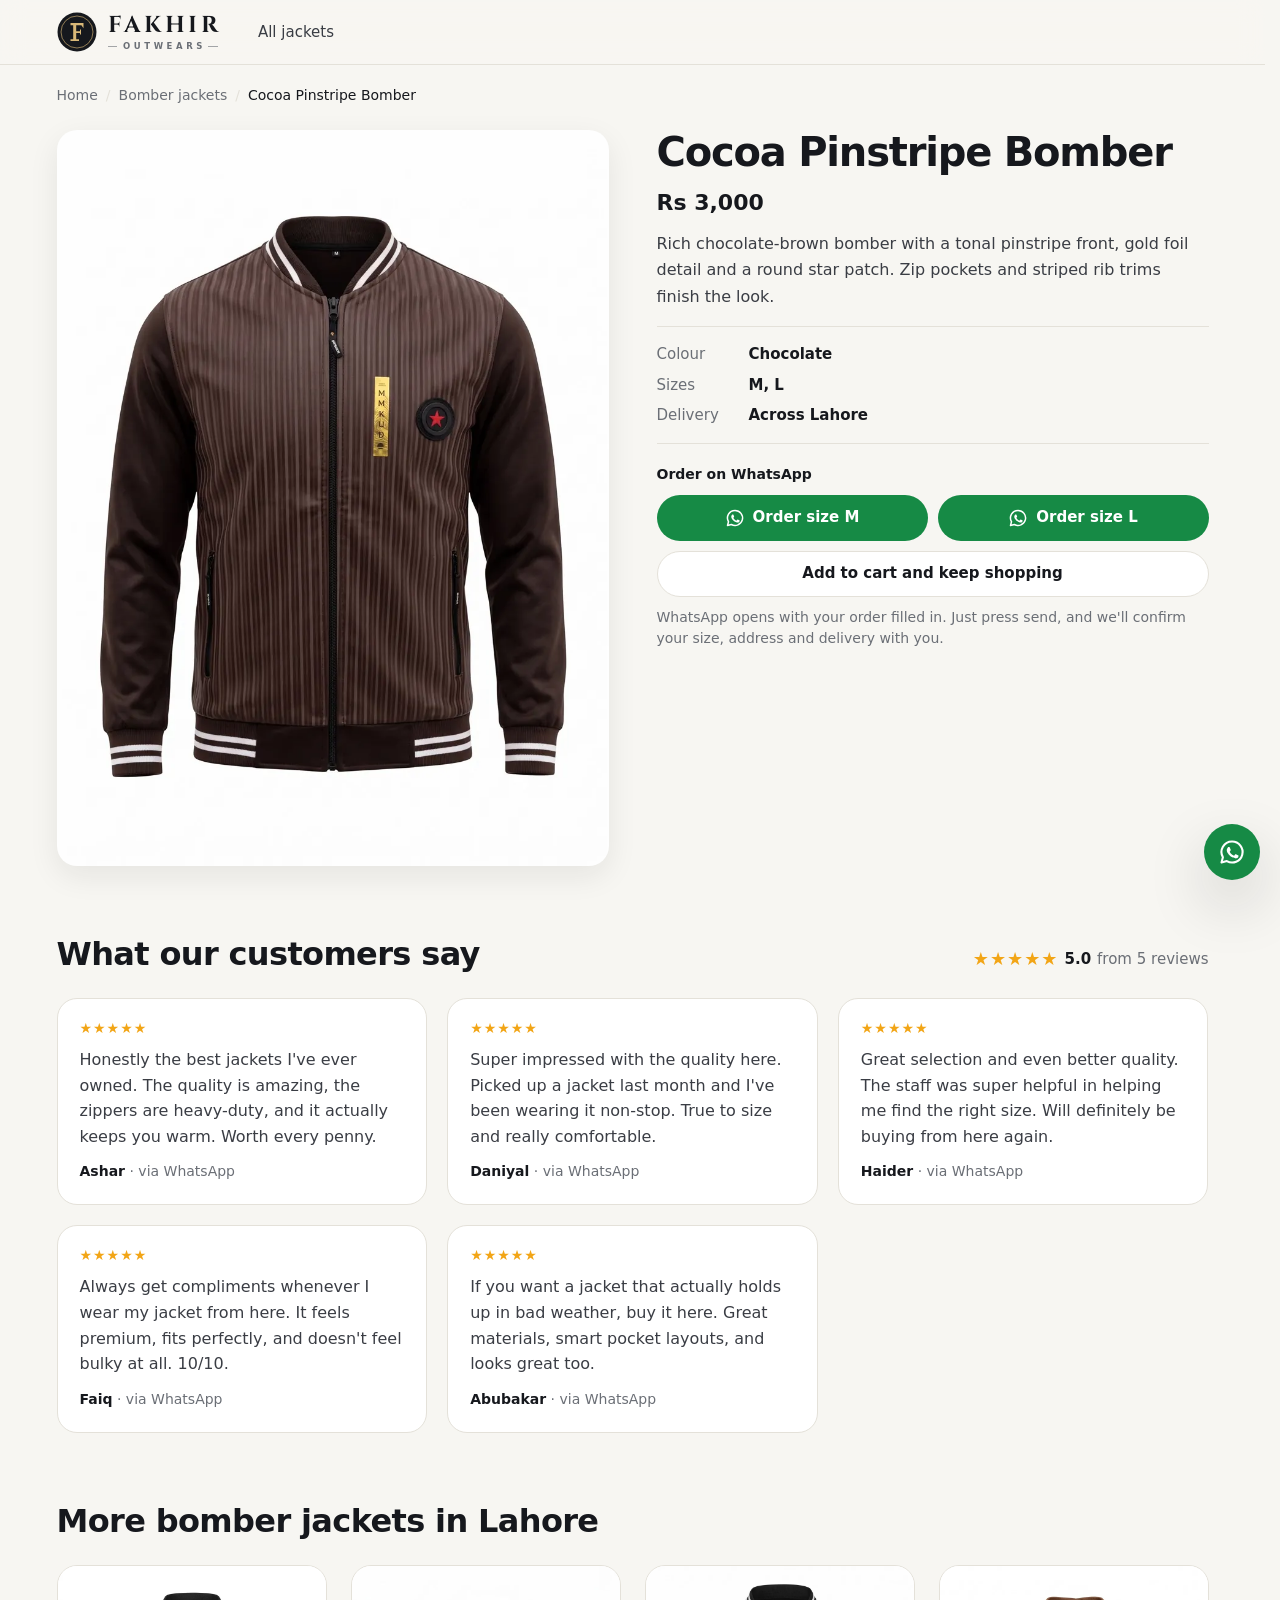
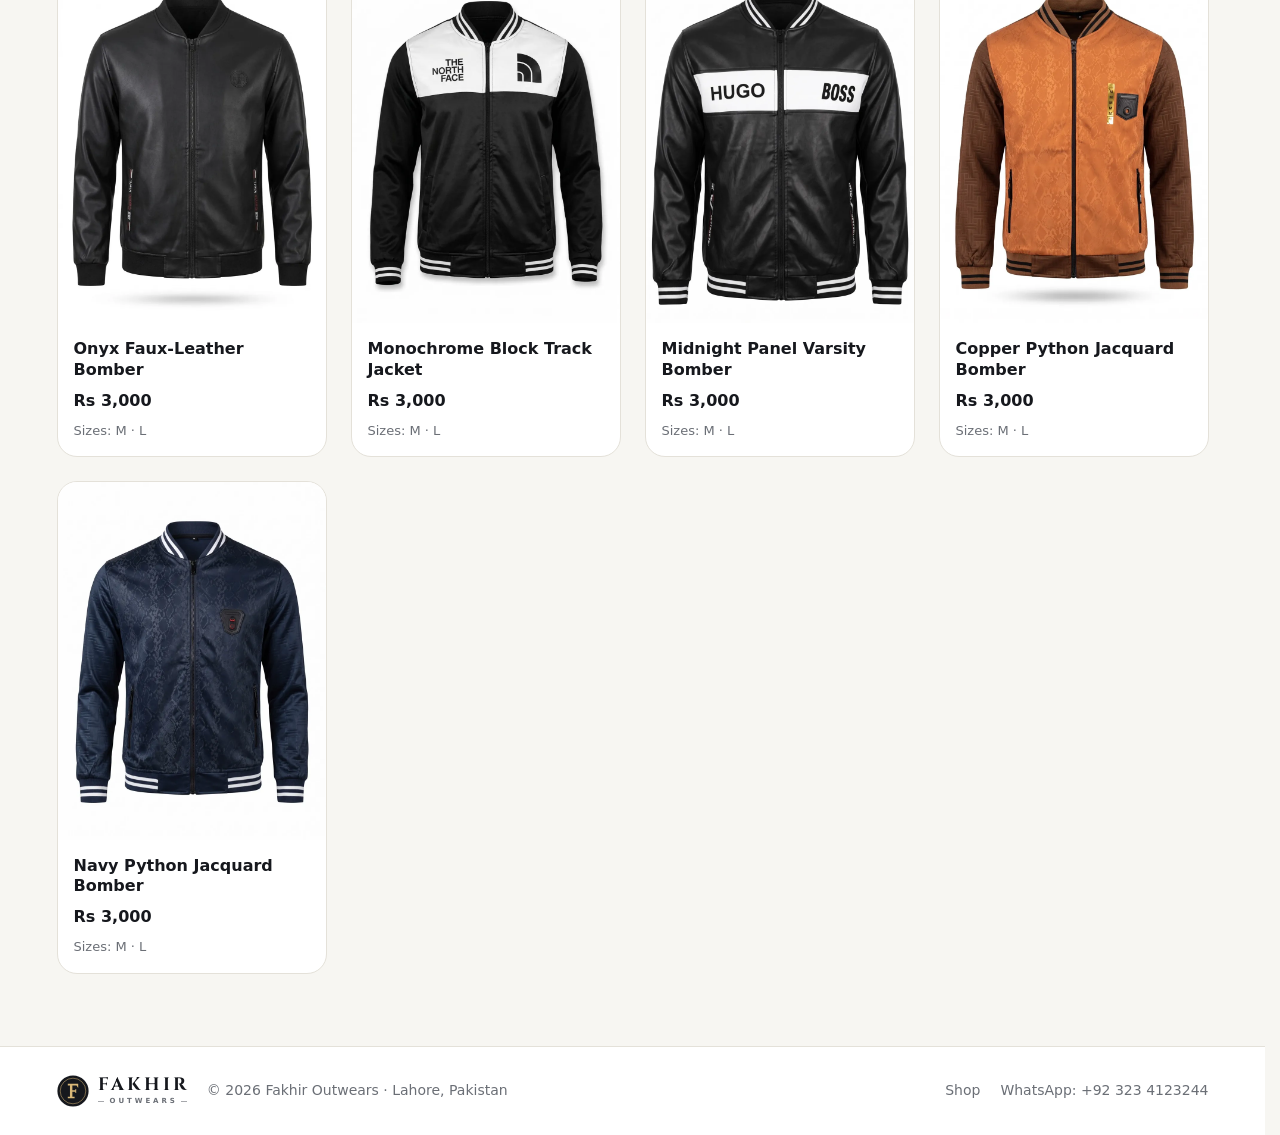
==== commit dc6ab613: "Add customer reviews section Five 5-star WhatsApp reviews, kept in reviews.js and built into the hom" ====
--- a/products/cocoa-pinstripe-bomber/index.html
+++ b/products/cocoa-pinstripe-bomber/index.html
@@ -157,6 +157,44 @@
       </div>
     </section>
 
+    <section class="reviews container" aria-labelledby="reviews-title">
+      <div class="reviews-head">
+        <h2 id="reviews-title">What our customers say</h2>
+        <div class="rating" role="img" aria-label="Rated 5.0 out of 5 from 5 reviews">
+          <span class="stars" style="--rating: 5"></span>
+          <span class="rating-value">5.0</span>
+          <span class="rating-count">from 5 reviews</span>
+        </div>
+      </div>
+      <div class="reviews-grid">
+        <figure class="review">
+          <span class="stars" role="img" aria-label="5 out of 5 stars" style="--rating: 5"></span>
+          <blockquote><p>Honestly the best jackets I've ever owned. The quality is amazing, the zippers are heavy-duty, and it actually keeps you warm. Worth every penny.</p></blockquote>
+          <figcaption>Ashar<span> · via WhatsApp</span></figcaption>
+        </figure>
+        <figure class="review">
+          <span class="stars" role="img" aria-label="5 out of 5 stars" style="--rating: 5"></span>
+          <blockquote><p>Always get compliments whenever I wear my jacket from here. It feels premium, fits perfectly, and doesn't feel bulky at all. 10/10.</p></blockquote>
+          <figcaption>Faiq<span> · via WhatsApp</span></figcaption>
+        </figure>
+        <figure class="review">
+          <span class="stars" role="img" aria-label="5 out of 5 stars" style="--rating: 5"></span>
+          <blockquote><p>Super impressed with the quality here. Picked up a jacket last month and I've been wearing it non-stop. True to size and really comfortable.</p></blockquote>
+          <figcaption>Daniyal<span> · via WhatsApp</span></figcaption>
+        </figure>
+        <figure class="review">
+          <span class="stars" role="img" aria-label="5 out of 5 stars" style="--rating: 5"></span>
+          <blockquote><p>If you want a jacket that actually holds up in bad weather, buy it here. Great materials, smart pocket layouts, and looks great too.</p></blockquote>
+          <figcaption>Abubakar<span> · via WhatsApp</span></figcaption>
+        </figure>
+        <figure class="review">
+          <span class="stars" role="img" aria-label="5 out of 5 stars" style="--rating: 5"></span>
+          <blockquote><p>Great selection and even better quality. The staff was super helpful in helping me find the right size. Will definitely be buying from here again.</p></blockquote>
+          <figcaption>Haider<span> · via WhatsApp</span></figcaption>
+        </figure>
+      </div>
+    </section>
+
     <section class="related container" aria-labelledby="related-title">
       <h2 id="related-title">More bomber jackets in Lahore</h2>
       <div class="grid">
--- a/styles.css
+++ b/styles.css
@@ -885,6 +885,73 @@
   line-height: 1.65;
 }
 
+/* ---------- Customer reviews ---------- */
+
+.reviews {
+  padding-block: 0 64px;
+}
+
+.reviews-head {
+  display: flex;
+  flex-wrap: wrap;
+  align-items: baseline;
+  justify-content: space-between;
+  gap: 4px 16px;
+  margin-bottom: 20px;
+}
+
+.reviews-head h2 {
+  margin: 0;
+  font-size: clamp(1.5rem, 3vw, 2rem);
+  letter-spacing: -0.02em;
+}
+
+.reviews-head .rating {
+  font-size: 15px;
+}
+
+.reviews-head .stars {
+  font-size: 18px;
+}
+
+/* Masonry-style columns, since quotes differ in length. */
+.reviews-grid {
+  columns: 280px 3;
+  column-gap: 20px;
+}
+
+.review {
+  display: flex;
+  flex-direction: column;
+  gap: 12px;
+  margin: 0 0 20px;
+  padding: 22px;
+  background: var(--surface);
+  border: 1px solid var(--line);
+  border-radius: var(--radius-lg);
+  break-inside: avoid;
+}
+
+.review blockquote {
+  margin: 0;
+}
+
+.review blockquote p {
+  margin: 0;
+  color: var(--ink-soft);
+  line-height: 1.6;
+}
+
+.review figcaption {
+  font-size: 14px;
+  font-weight: 600;
+}
+
+.review figcaption span {
+  font-weight: 400;
+  color: var(--muted);
+}
+
 /* ---------- Product page ---------- */
 
 .breadcrumbs ol {
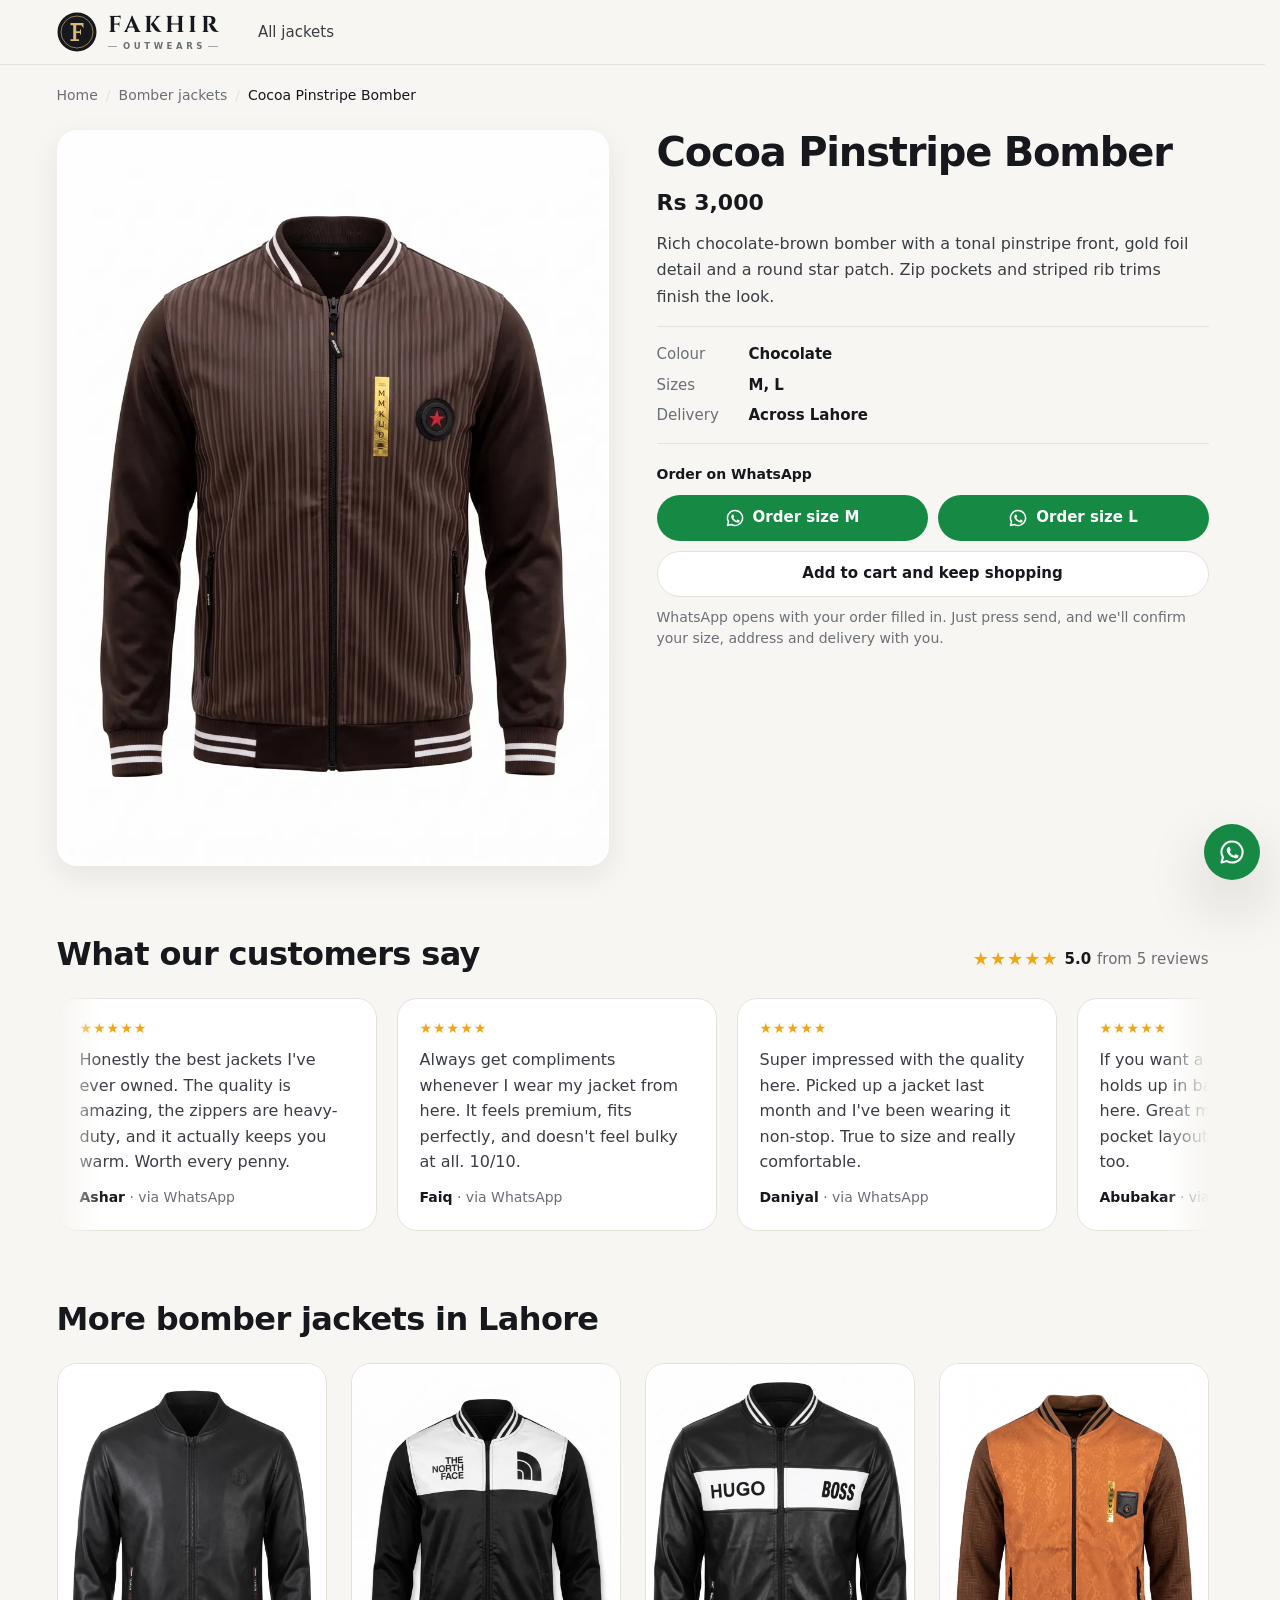
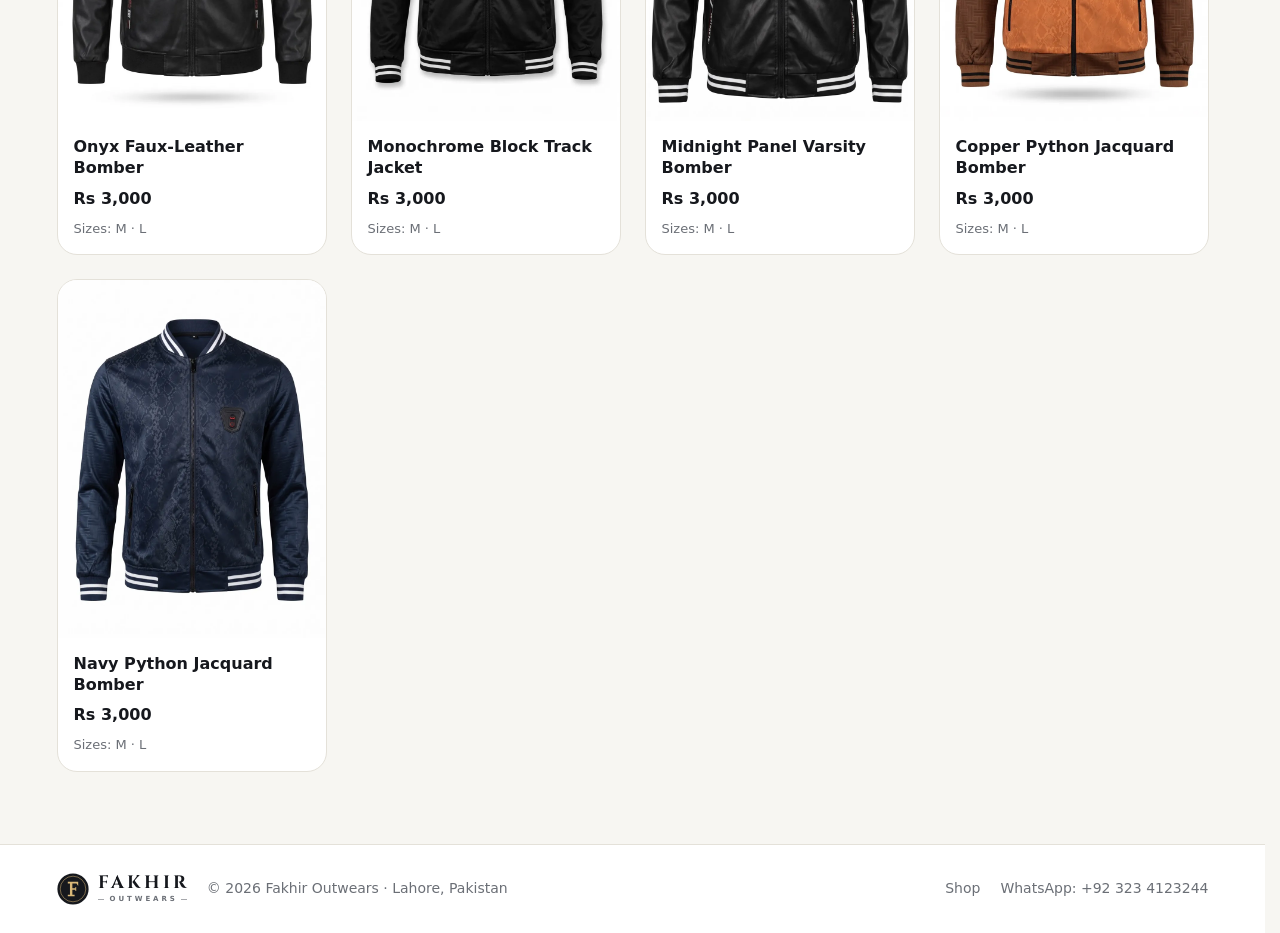
==== commit 6de0b2f3: "Show reviews in a single scrolling row Reviews drift left to right on a seamless loop, pause on hove" ====
--- a/products/cocoa-pinstripe-bomber/index.html
+++ b/products/cocoa-pinstripe-bomber/index.html
@@ -166,7 +166,10 @@
           <span class="rating-count">from 5 reviews</span>
         </div>
       </div>
-      <div class="reviews-grid">
+      <!-- One scrolling row. The second copy makes the loop seamless and is hidden from screen readers. -->
+      <div class="reviews-marquee" style="--review-count: 5">
+        <div class="reviews-track">
+          <div class="reviews-group">
         <figure class="review">
           <span class="stars" role="img" aria-label="5 out of 5 stars" style="--rating: 5"></span>
           <blockquote><p>Honestly the best jackets I've ever owned. The quality is amazing, the zippers are heavy-duty, and it actually keeps you warm. Worth every penny.</p></blockquote>
@@ -192,6 +195,35 @@
           <blockquote><p>Great selection and even better quality. The staff was super helpful in helping me find the right size. Will definitely be buying from here again.</p></blockquote>
           <figcaption>Haider<span> · via WhatsApp</span></figcaption>
         </figure>
+          </div>
+          <div class="reviews-group" aria-hidden="true">
+        <figure class="review">
+          <span class="stars" role="img" aria-label="5 out of 5 stars" style="--rating: 5"></span>
+          <blockquote><p>Honestly the best jackets I've ever owned. The quality is amazing, the zippers are heavy-duty, and it actually keeps you warm. Worth every penny.</p></blockquote>
+          <figcaption>Ashar<span> · via WhatsApp</span></figcaption>
+        </figure>
+        <figure class="review">
+          <span class="stars" role="img" aria-label="5 out of 5 stars" style="--rating: 5"></span>
+          <blockquote><p>Always get compliments whenever I wear my jacket from here. It feels premium, fits perfectly, and doesn't feel bulky at all. 10/10.</p></blockquote>
+          <figcaption>Faiq<span> · via WhatsApp</span></figcaption>
+        </figure>
+        <figure class="review">
+          <span class="stars" role="img" aria-label="5 out of 5 stars" style="--rating: 5"></span>
+          <blockquote><p>Super impressed with the quality here. Picked up a jacket last month and I've been wearing it non-stop. True to size and really comfortable.</p></blockquote>
+          <figcaption>Daniyal<span> · via WhatsApp</span></figcaption>
+        </figure>
+        <figure class="review">
+          <span class="stars" role="img" aria-label="5 out of 5 stars" style="--rating: 5"></span>
+          <blockquote><p>If you want a jacket that actually holds up in bad weather, buy it here. Great materials, smart pocket layouts, and looks great too.</p></blockquote>
+          <figcaption>Abubakar<span> · via WhatsApp</span></figcaption>
+        </figure>
+        <figure class="review">
+          <span class="stars" role="img" aria-label="5 out of 5 stars" style="--rating: 5"></span>
+          <blockquote><p>Great selection and even better quality. The staff was super helpful in helping me find the right size. Will definitely be buying from here again.</p></blockquote>
+          <figcaption>Haider<span> · via WhatsApp</span></figcaption>
+        </figure>
+          </div>
+        </div>
       </div>
     </section>
 
--- a/styles.css
+++ b/styles.css
@@ -914,22 +914,78 @@
   font-size: 18px;
 }
 
-/* Masonry-style columns, since quotes differ in length. */
-.reviews-grid {
-  columns: 280px 3;
-  column-gap: 20px;
+/* A single row that drifts left to right on a loop. The track holds two identical groups,
+   so sliding it by half its width lands exactly where it started. */
+.reviews-marquee {
+  overflow: hidden;
+  -webkit-mask-image: linear-gradient(90deg, transparent, #000 4%, #000 96%, transparent);
+  mask-image: linear-gradient(90deg, transparent, #000 4%, #000 96%, transparent);
+}
+
+.reviews-track {
+  display: flex;
+  width: max-content;
+  animation: reviews-scroll calc(var(--review-count) * 8s) linear infinite;
+}
+
+.reviews-marquee:hover .reviews-track,
+.reviews-marquee:focus-within .reviews-track {
+  animation-play-state: paused;
+}
+
+.reviews-group {
+  display: flex;
+  gap: 20px;
+  padding-right: 20px;
+}
+
+@keyframes reviews-scroll {
+  from {
+    transform: translateX(-50%);
+  }
+  to {
+    transform: translateX(0);
+  }
+}
+
+/* No motion: a still row people can swipe or scroll through instead. */
+@media (prefers-reduced-motion: reduce) {
+  .reviews-marquee {
+    overflow-x: auto;
+    scroll-snap-type: x mandatory;
+    -webkit-mask-image: none;
+    mask-image: none;
+  }
+
+  .reviews-track {
+    animation: none;
+  }
+
+  .reviews-group[aria-hidden] {
+    display: none;
+  }
+
+  .review {
+    scroll-snap-align: start;
+  }
 }
 
 .review {
   display: flex;
+  flex: 0 0 320px;
   flex-direction: column;
   gap: 12px;
-  margin: 0 0 20px;
+  margin: 0;
   padding: 22px;
   background: var(--surface);
   border: 1px solid var(--line);
   border-radius: var(--radius-lg);
-  break-inside: avoid;
+}
+
+@media (max-width: 560px) {
+  .review {
+    flex-basis: 270px;
+  }
 }
 
 .review blockquote {
